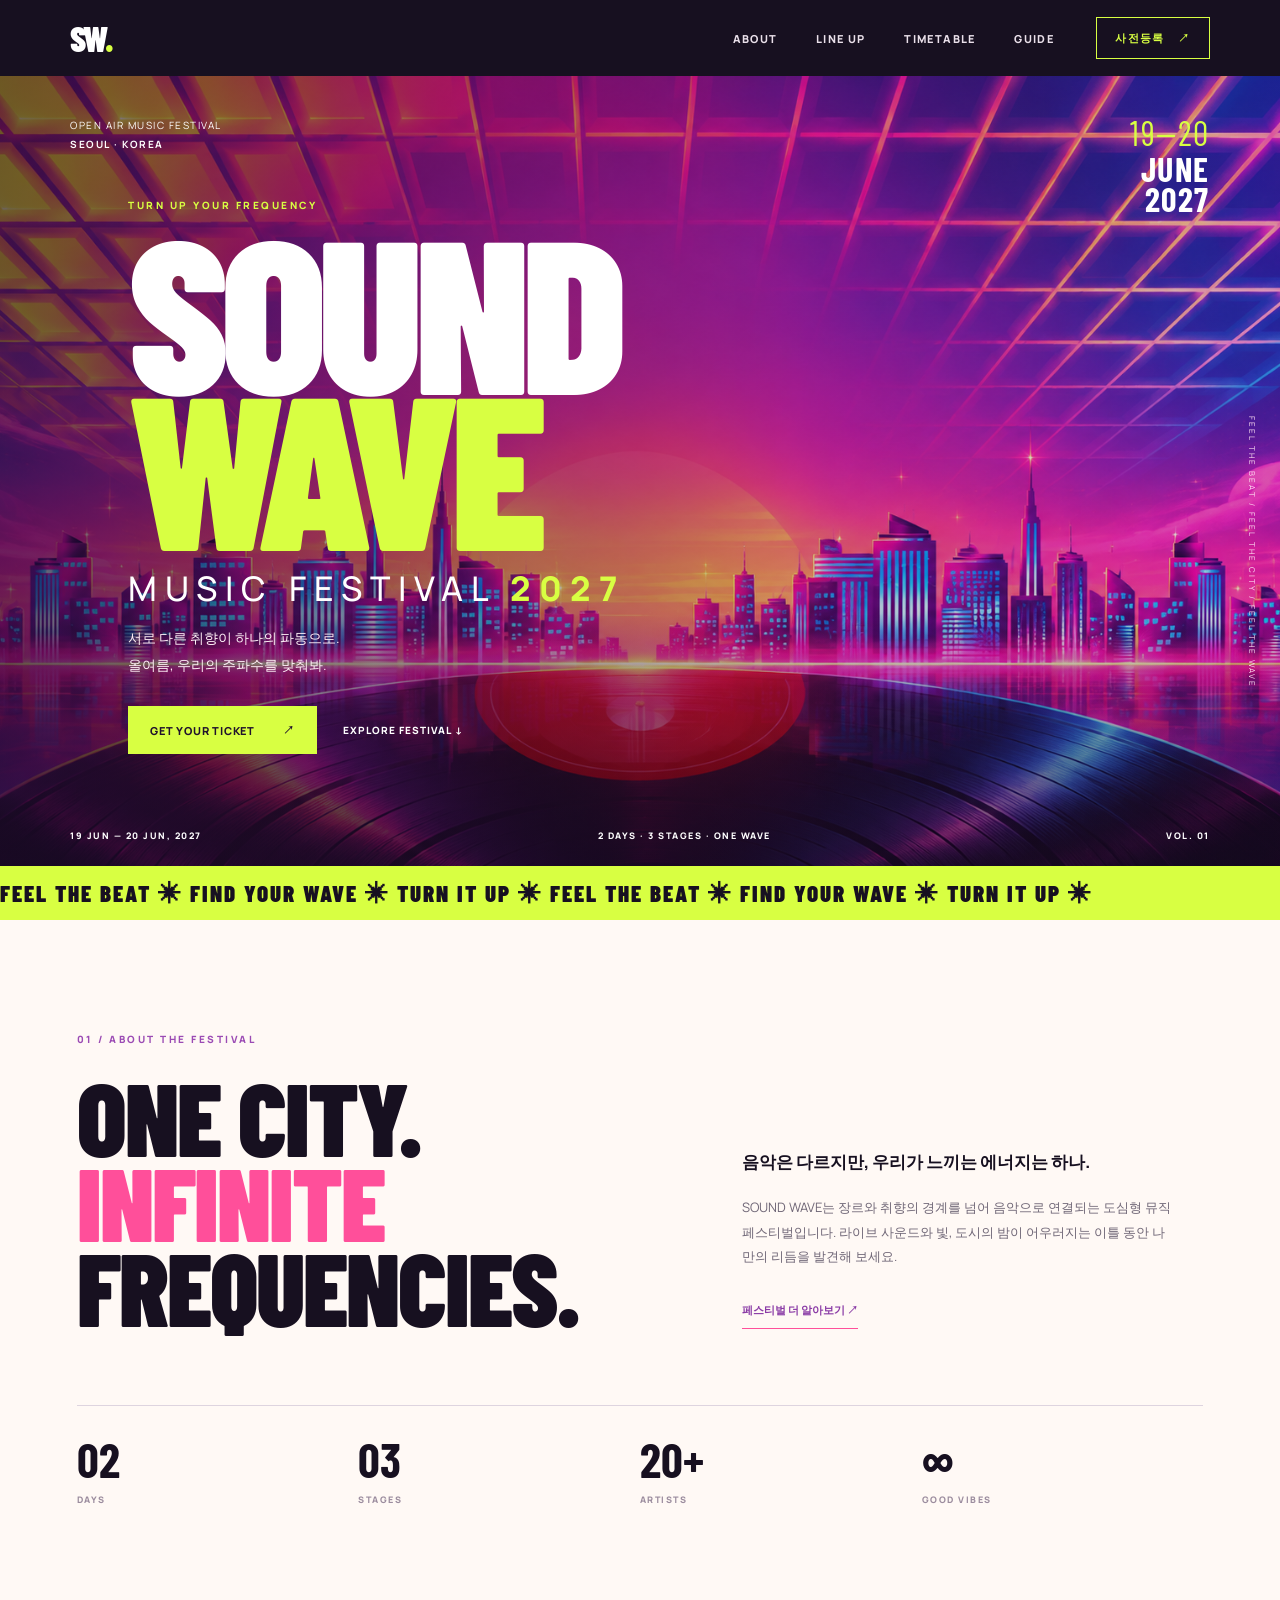
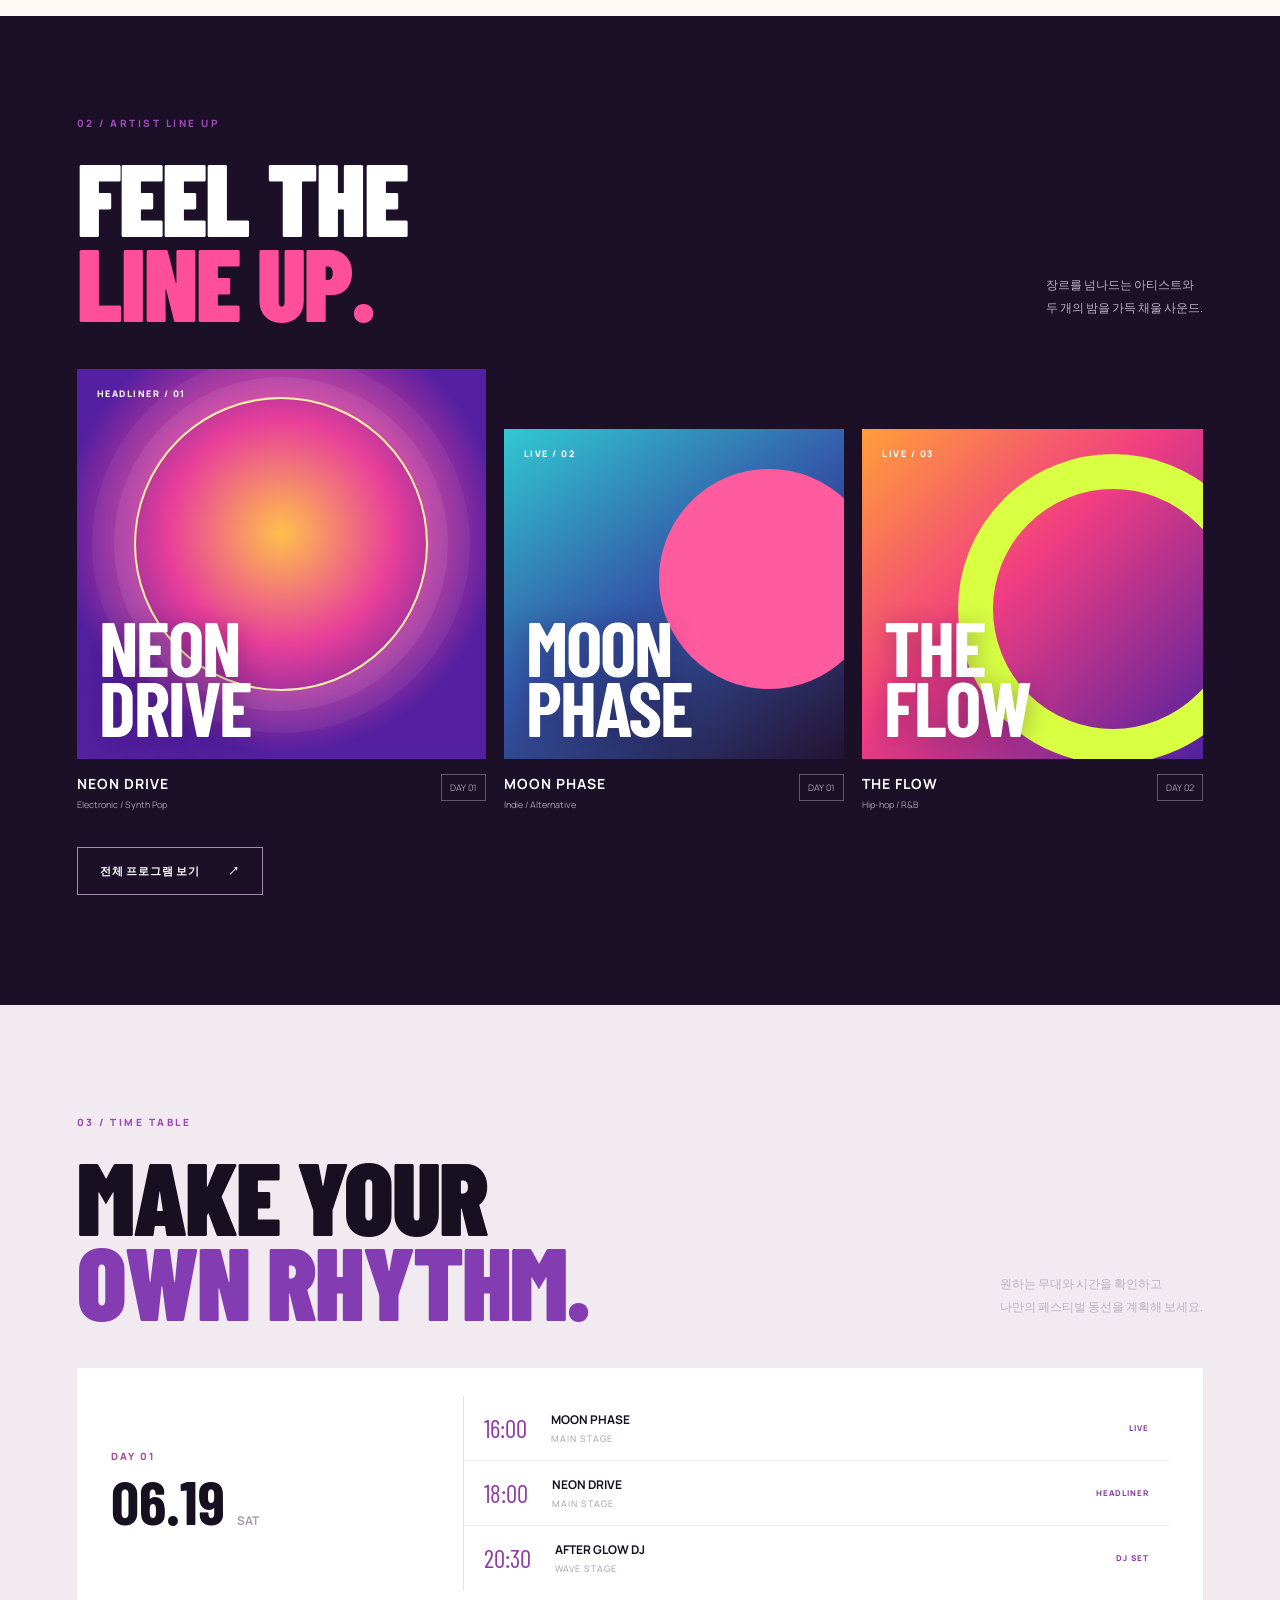
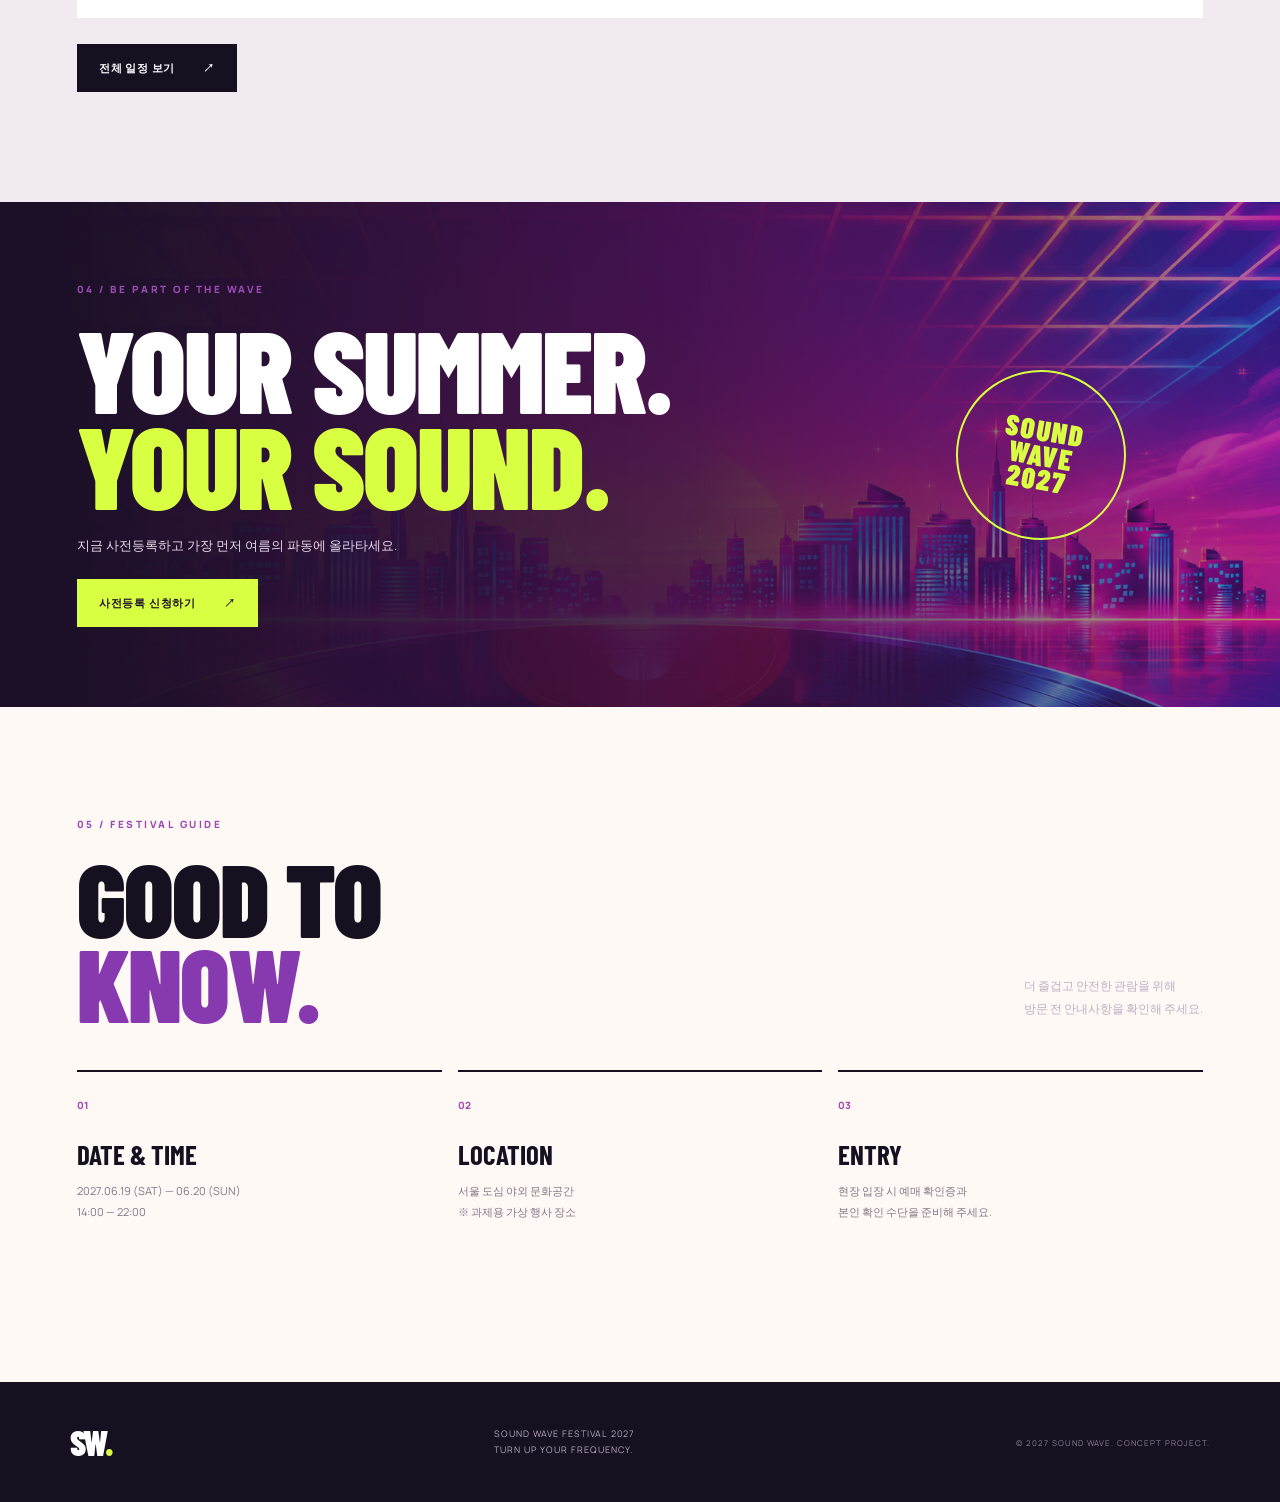
==== index.html @ 62ae366a "Add files via upload" ====
<!DOCTYPE html>
<html lang="ko">
<head>
  <meta charset="UTF-8">
  <meta name="viewport" content="width=device-width, initial-scale=1.0">
  <meta name="description" content="SOUND WAVE FESTIVAL 2027 - 음악으로 연결되는 여름">
  <title>SOUND WAVE FESTIVAL 2027</title>
  <link rel="stylesheet" href="css/style.css">
  <script src="js/main.js" defer></script>
</head>
<body>
  <header class="site-header">
    <a class="brand" href="#home" aria-label="SOUND WAVE 홈">SW<span>.</span></a>
    <button class="menu-toggle" aria-label="메뉴 열기" aria-expanded="false">☰</button>
    <nav class="main-nav" aria-label="주요 메뉴">
      <a href="#about">ABOUT</a>
      <a href="#lineup">LINE UP</a>
      <a href="#timetable">TIMETABLE</a>
      <a href="#guide">GUIDE</a>
    </nav>
    <a class="header-ticket" href="register.html">사전등록 <span>↗</span></a>
  </header>

  <main>
    <section class="hero" id="home">
      <img class="hero-art" src="assets/sound-wave-hero.png" alt="핑크와 보라색 네온 하늘 아래 펼쳐진 미래적인 도시와 바이닐 레코드">
      <div class="hero-shade"></div>
      <div class="hero-meta hero-meta-left"><span>OPEN AIR MUSIC FESTIVAL</span><strong>SEOUL · KOREA</strong></div>
      <div class="hero-meta hero-meta-right"><span>19—20</span><strong>JUNE<br>2027</strong></div>
      <div class="hero-content">
        <p class="eyebrow">TURN UP YOUR FREQUENCY</p>
        <h1 class="hero-title">SOUND<br><span>WAVE</span></h1>
        <p class="hero-subtitle">MUSIC FESTIVAL <b>2027</b></p>
        <p class="hero-copy">서로 다른 취향이 하나의 파동으로.<br>올여름, 우리의 주파수를 맞춰봐.</p>
        <div class="hero-actions">
          <a class="button button-lime" href="register.html">GET YOUR TICKET <span>↗</span></a>
          <a class="text-link" href="#lineup">EXPLORE FESTIVAL ↓</a>
        </div>
      </div>
      <div class="hero-bottom"><span>19 JUN — 20 JUN, 2027</span><span>2 DAYS · 3 STAGES · ONE WAVE</span><span>VOL. 01</span></div>
      <div class="vertical-note">FEEL THE BEAT / FEEL THE CITY / FEEL THE WAVE</div>
    </section>

    <section class="ticker" aria-label="페스티벌 슬로건">
      <div class="ticker-track">FEEL THE BEAT ✳ FIND YOUR WAVE ✳ TURN IT UP ✳ FEEL THE BEAT ✳ FIND YOUR WAVE ✳ TURN IT UP ✳</div>
    </section>

    <section class="intro section-wrap" id="about">
      <div class="section-kicker">01 / ABOUT THE FESTIVAL</div>
      <div class="intro-grid">
        <h2>ONE CITY.<br><span>INFINITE</span><br>FREQUENCIES.</h2>
        <div class="intro-text">
          <p class="lead">음악은 다르지만, 우리가 느끼는 에너지는 하나.</p>
          <p>SOUND WAVE는 장르와 취향의 경계를 넘어 음악으로 연결되는 도심형 뮤직 페스티벌입니다. 라이브 사운드와 빛, 도시의 밤이 어우러지는 이틀 동안 나만의 리듬을 발견해 보세요.</p>
          <a class="under-link" href="#guide">페스티벌 더 알아보기 ↗</a>
        </div>
      </div>
      <div class="stats">
        <div><strong>02</strong><span>DAYS</span></div>
        <div><strong>03</strong><span>STAGES</span></div>
        <div><strong>20+</strong><span>ARTISTS</span></div>
        <div><strong>∞</strong><span>GOOD VIBES</span></div>
      </div>
    </section>

    <section class="lineup-section" id="lineup">
      <div class="section-wrap">
        <div class="section-heading">
          <div><div class="section-kicker">02 / ARTIST LINE UP</div><h2>FEEL THE<br><span>LINE UP.</span></h2></div>
          <p>장르를 넘나드는 아티스트와<br>두 개의 밤을 가득 채울 사운드.</p>
        </div>
        <div class="lineup-grid">
          <article class="artist-card artist-main">
            <div class="artist-art art-one"><span class="art-label">HEADLINER / 01</span><b>NEON<br>DRIVE</b><span class="art-orbit"></span></div>
            <div class="artist-info"><div><h3>NEON DRIVE</h3><p>Electronic / Synth Pop</p></div><span>DAY 01</span></div>
          </article>
          <article class="artist-card">
            <div class="artist-art art-two"><span class="art-label">LIVE / 02</span><b>MOON<br>PHASE</b></div>
            <div class="artist-info"><div><h3>MOON PHASE</h3><p>Indie / Alternative</p></div><span>DAY 01</span></div>
          </article>
          <article class="artist-card">
            <div class="artist-art art-three"><span class="art-label">LIVE / 03</span><b>THE<br>FLOW</b></div>
            <div class="artist-info"><div><h3>THE FLOW</h3><p>Hip-hop / R&B</p></div><span>DAY 02</span></div>
          </article>
        </div>
        <button class="button button-outline" data-modal="program">전체 프로그램 보기 <span>↗</span></button>
      </div>
    </section>

    <section class="schedule-section" id="timetable">
      <div class="section-wrap">
        <div class="section-heading schedule-heading">
          <div><div class="section-kicker">03 / TIME TABLE</div><h2>MAKE YOUR<br><span>OWN RHYTHM.</span></h2></div>
          <p>원하는 무대와 시간을 확인하고<br>나만의 페스티벌 동선을 계획해 보세요.</p>
        </div>
        <div class="schedule-preview">
          <div class="schedule-day"><span>DAY 01</span><strong>06.19 <small>SAT</small></strong></div>
          <div class="schedule-item"><time>16:00</time><div><b>MOON PHASE</b><span>MAIN STAGE</span></div><i>LIVE</i></div>
          <div class="schedule-item"><time>18:00</time><div><b>NEON DRIVE</b><span>MAIN STAGE</span></div><i>HEADLINER</i></div>
          <div class="schedule-item"><time>20:30</time><div><b>AFTER GLOW DJ</b><span>WAVE STAGE</span></div><i>DJ SET</i></div>
        </div>
        <button class="button button-dark" data-modal="schedule">전체 일정 보기 <span>↗</span></button>
      </div>
    </section>

    <section class="ticket-banner">
      <div class="ticket-banner-bg"></div>
      <div class="ticket-banner-content">
        <div class="section-kicker">04 / BE PART OF THE WAVE</div>
        <h2>YOUR SUMMER.<br><span>YOUR SOUND.</span></h2>
        <p>지금 사전등록하고 가장 먼저 여름의 파동에 올라타세요.</p>
        <a class="button button-lime" href="register.html">사전등록 신청하기 <span>↗</span></a>
      </div>
      <div class="ticket-stamp">SOUND<br>WAVE<br>2027</div>
    </section>

    <section class="guide-section section-wrap" id="guide">
      <div class="section-heading">
        <div><div class="section-kicker">05 / FESTIVAL GUIDE</div><h2>GOOD TO<br><span>KNOW.</span></h2></div>
        <p>더 즐겁고 안전한 관람을 위해<br>방문 전 안내사항을 확인해 주세요.</p>
      </div>
      <div class="guide-grid">
        <article><span>01</span><h3>DATE & TIME</h3><p>2027.06.19 (SAT) — 06.20 (SUN)<br>14:00 — 22:00</p></article>
        <article><span>02</span><h3>LOCATION</h3><p>서울 도심 야외 문화공간<br>※ 과제용 가상 행사 장소</p></article>
        <article><span>03</span><h3>ENTRY</h3><p>현장 입장 시 예매 확인증과<br>본인 확인 수단을 준비해 주세요.</p></article>
      </div>
    </section>
  </main>

  <footer class="site-footer">
    <a class="brand" href="#home">SW<span>.</span></a>
    <p>SOUND WAVE FESTIVAL 2027<br>TURN UP YOUR FREQUENCY.</p>
    <span>© 2027 SOUND WAVE. CONCEPT PROJECT.</span>
  </footer>

  <!-- 전체 일정 및 전체 프로그램을 보여주는 공용 팝업 -->
  <div class="modal" id="infoModal" aria-hidden="true" role="dialog" aria-modal="true" aria-labelledby="modalTitle">
    <div class="modal-backdrop" data-close-modal></div>
    <div class="modal-panel">
      <button class="modal-close" aria-label="팝업 닫기" data-close-modal>×</button>
      <div class="section-kicker">SOUND WAVE FESTIVAL 2027</div>
      <h2 id="modalTitle">FESTIVAL INFO</h2>
      <div id="modalContent"></div>
    </div>
  </div>
</body>
</html>
---- css/style.css ----
/* ================================
   SOUND WAVE FESTIVAL 2027
   공통 스타일 / 반응형 레이아웃
================================ */
@import url('https://fonts.googleapis.com/css2?family=Barlow+Condensed:wght@500;600;700;800;900&family=Manrope:wght@400;500;600;700;800&display=swap');

:root {
  --ink: #171020;
  --paper: #fff9f5;
  --pink: #ff4f9a;
  --violet: #7738b8;
  --lime: #d8ff42;
  --muted: #b9aebd;
}
* { box-sizing: border-box; }
html { scroll-behavior: smooth; }
body { margin: 0; background: var(--paper); color: var(--ink); font-family: 'Manrope', 'Pretendard', sans-serif; }
a { color: inherit; text-decoration: none; }
button, input, select { font: inherit; }
button, a { -webkit-tap-highlight-color: transparent; }
.site-header { height: 76px; padding: 0 5.5vw; display: flex; align-items: center; justify-content: space-between; background: #171020; color: white; position: relative; z-index: 20; }
.brand { font-family: 'Barlow Condensed', sans-serif; font-size: 35px; font-weight: 900; letter-spacing: -2px; }
.brand span { color: var(--lime); }
.main-nav { display: flex; gap: clamp(20px, 3vw, 48px); margin-left: auto; margin-right: 42px; }
.main-nav a, .header-ticket { font-size: 11px; font-weight: 800; letter-spacing: 1.4px; }
.main-nav a { color: #e9dfe9; transition: color .2s; }
.main-nav a:hover { color: var(--lime); }
.header-ticket { border: 1px solid var(--lime); padding: 12px 18px; color: var(--lime); }
.header-ticket span { margin-left: 10px; }
.menu-toggle { display: none; color: white; background: none; border: 0; font-size: 24px; }
.hero { min-height: min(790px, calc(100vh - 76px)); height: 760px; position: relative; overflow: hidden; color: white; background: #311044; display: flex; align-items: center; }
.hero-art { position: absolute; inset: 0; width: 100%; height: 100%; object-fit: cover; object-position: center 58%; }
.hero-shade { position: absolute; inset: 0; background: linear-gradient(90deg, rgba(28,10,39,.64), rgba(37,8,50,.2) 62%, rgba(25,8,40,.15)), linear-gradient(0deg, rgba(18,7,27,.58), transparent 32%); }
.hero-content { position: relative; z-index: 2; margin-left: 10vw; margin-top: 10px; max-width: 760px; }
.eyebrow, .section-kicker { font-size: 10px; font-weight: 800; letter-spacing: 2.5px; }
.eyebrow { color: var(--lime); margin: 0 0 18px; }
.hero-title { font-family: 'Barlow Condensed', sans-serif; font-size: clamp(100px, 17vw, 230px); line-height: .72; letter-spacing: -8px; margin: 0; font-weight: 900; }
.hero-title span { color: var(--lime); }
.hero-subtitle { font-size: clamp(18px, 3vw, 34px); letter-spacing: 8px; margin: 22px 0 14px; font-weight: 500; }
.hero-subtitle b { color: var(--lime); font-weight: 800; }
.hero-copy { color: #fff0f7; line-height: 1.9; font-size: 14px; }
.hero-actions { display: flex; align-items: center; gap: 26px; margin-top: 28px; }
.button { min-height: 48px; padding: 0 22px; border: 0; display: inline-flex; justify-content: center; align-items: center; gap: 28px; font-size: 11px; font-weight: 900; letter-spacing: .8px; cursor: pointer; transition: transform .2s, box-shadow .2s; }
.button:hover { transform: translateY(-3px); box-shadow: 0 10px 25px #0002; }
.button-lime { background: var(--lime); color: #21132c; }
.button-outline { color: white; border: 1px solid #a88ab9; background: transparent; margin-top: 36px; }
.button-dark { color: white; background: var(--ink); margin-top: 26px; }
.text-link { color: white; font-size: 10px; font-weight: 800; letter-spacing: 1px; }
.hero-meta { position: absolute; z-index: 2; top: 42px; display: flex; flex-direction: column; gap: 5px; font-size: 10px; letter-spacing: 1.5px; }
.hero-meta-left { left: 5.5vw; }
.hero-meta-right { right: 5.5vw; text-align: right; font-family: 'Barlow Condensed', sans-serif; font-size: 34px; line-height: .9; }
.hero-meta-right span { color: var(--lime); }
.hero-bottom { position: absolute; z-index: 2; bottom: 24px; left: 5.5vw; right: 5.5vw; display: flex; justify-content: space-between; font-size: 9px; font-weight: 800; letter-spacing: 1.5px; }
.vertical-note { position: absolute; z-index: 2; right: 22px; top: 43%; writing-mode: vertical-rl; font-size: 8px; letter-spacing: 2px; color: #ffe2f3; }
.ticker { overflow: hidden; background: var(--lime); color: var(--ink); white-space: nowrap; padding: 13px 0; font-family: 'Barlow Condensed', sans-serif; font-size: 23px; font-weight: 900; letter-spacing: 2px; }
.ticker-track { width: max-content; animation: ticker 25s linear infinite; }
@keyframes ticker { to { transform: translateX(-35%); } }
.section-wrap { width: min(1180px, 88vw); margin: 0 auto; }
.intro { padding-top: 112px; padding-bottom: 110px; }
.section-kicker { color: #9b4bb4; }
.intro-grid { display: grid; grid-template-columns: 1.1fr .9fr; gap: 8vw; align-items: end; margin-top: 28px; }
.intro h2, .section-heading h2, .ticket-banner h2, .form-section h2 { font-family: 'Barlow Condensed', sans-serif; font-weight: 900; font-size: clamp(62px, 8vw, 112px); line-height: .83; letter-spacing: -2px; margin: 0; }
.intro h2 span, .section-heading h2 span, .ticket-banner h2 span, .form-section h2 span { color: var(--pink); }
.intro-text { max-width: 430px; color: #706777; font-size: 13px; line-height: 1.9; }
.intro-text .lead { color: var(--ink); font-weight: 800; font-size: 17px; }
.under-link { display: inline-block; margin-top: 18px; padding-bottom: 7px; border-bottom: 1px solid var(--pink); color: #8a3ba6; font-size: 11px; font-weight: 800; }
.stats { display: grid; grid-template-columns: repeat(4, 1fr); margin-top: 76px; border-top: 1px solid #ded4df; padding-top: 24px; }
.stats div { display: flex; flex-direction: column; gap: 5px; }
.stats strong { font-family: 'Barlow Condensed', sans-serif; font-size: 48px; }
.stats span { color: #9b8c9e; font-size: 9px; letter-spacing: 1.5px; font-weight: 800; }
.lineup-section { padding: 100px 0 110px; background: #1b1027; color: white; }
.section-heading { display: flex; align-items: end; justify-content: space-between; gap: 30px; margin-bottom: 45px; }
.section-heading h2 { margin-top: 24px; }
.section-heading p { color: #bcb0c4; font-size: 12px; line-height: 1.9; margin-bottom: 4px; }
.lineup-grid { display: grid; grid-template-columns: 1.2fr 1fr 1fr; gap: 18px; align-items: end; }
.artist-card { min-width: 0; }
.artist-art { height: 330px; position: relative; overflow: hidden; display: flex; align-items: end; padding: 22px; isolation: isolate; }
.artist-main .artist-art { height: 390px; }
.artist-art::before, .artist-art::after { content: ""; position: absolute; z-index: -1; border-radius: 50%; }
.art-one { background: radial-gradient(circle at 50% 42%, #ffbf4c, #e83f9a 37%, #5420a1 72%); }
.art-one::before { width: 290px; height: 290px; border: 2px solid #f9f3a5; top: 28px; left: 50%; transform: translateX(-50%); box-shadow: 0 0 0 20px #ffffff12, 0 0 0 42px #ffffff0d; }
.art-two { background: linear-gradient(145deg, #31c9d1, #3456a8 48%, #241333); }
.art-two::before { width: 220px; height: 220px; background: #ff5b9e; top: 40px; right: -35px; }
.art-three { background: linear-gradient(135deg, #ff9e39, #f13d82 45%, #5221a0); }
.art-three::before { width: 240px; height: 240px; border: 35px solid #d8ff42; top: 25px; right: -65px; }
.artist-art b { color: white; font-family: 'Barlow Condensed', sans-serif; font-size: clamp(46px, 6vw, 78px); line-height: .78; letter-spacing: -2px; text-shadow: 0 4px 24px #250b3c55; }
.art-label { position: absolute; top: 18px; left: 20px; color: white; font-size: 9px; letter-spacing: 1.5px; font-weight: 800; }
.artist-info { display: flex; justify-content: space-between; align-items: start; padding-top: 15px; }
.artist-info h3 { font-size: 14px; letter-spacing: 1px; margin: 0 0 5px; }
.artist-info p, .artist-info > span { color: #a99bb2; font-size: 9px; margin: 0; }
.artist-info > span { border: 1px solid #65536f; padding: 6px 8px; }
.schedule-section { padding: 110px 0; background: #f1eaf0; }
.schedule-heading h2 span { color: #843cb2; }
.schedule-preview { display: grid; grid-template-columns: 1fr 2fr; background: white; margin-top: 42px; padding: 28px 34px; }
.schedule-day { grid-row: span 3; display: flex; flex-direction: column; justify-content: center; border-right: 1px solid #e8dfe9; }
.schedule-day span { color: #a94d9c; font-size: 10px; letter-spacing: 2px; font-weight: 900; }
.schedule-day strong { font-family: 'Barlow Condensed', sans-serif; font-size: 62px; }
.schedule-day small { font: 700 12px 'Manrope', sans-serif; color: #a99bab; }
.schedule-item { display: flex; align-items: center; gap: 24px; padding: 15px 20px; border-bottom: 1px solid #eee8ef; }
.schedule-item:last-child { border-bottom: 0; }
.schedule-item time { font-family: 'Barlow Condensed', sans-serif; font-size: 25px; color: #8e3ba7; }
.schedule-item div { display: flex; flex-direction: column; gap: 4px; flex: 1; }
.schedule-item b { font-size: 12px; }
.schedule-item div span { color: #a69aa9; font-size: 9px; letter-spacing: 1px; }
.schedule-item i { font-style: normal; color: #8e3ba7; font-size: 8px; font-weight: 900; letter-spacing: 1px; }
.ticket-banner { min-height: 500px; position: relative; overflow: hidden; color: white; background: #36134c; display: flex; align-items: center; }
.ticket-banner-bg { position: absolute; inset: 0; background: linear-gradient(90deg, #1b1027 5%, #341044dd 54%, #34104455), url('../assets/sound-wave-hero.png') center 55% / cover; }
.ticket-banner-content { position: relative; z-index: 1; width: min(1180px, 88vw); margin: 0 auto; padding: 80px 0; }
.ticket-banner h2 { margin-top: 25px; font-size: clamp(65px, 9vw, 118px); }
.ticket-banner h2 span { color: var(--lime); }
.ticket-banner-content > p { color: #ead9ec; font-size: 13px; margin: 24px 0; }
.ticket-stamp { position: absolute; right: 12%; top: 50%; transform: translateY(-50%) rotate(10deg); border: 2px solid var(--lime); border-radius: 50%; width: 170px; height: 170px; display: grid; place-content: center; text-align: center; color: var(--lime); font-family: 'Barlow Condensed', sans-serif; font-size: 29px; font-weight: 900; line-height: .85; letter-spacing: 2px; }
.guide-section { padding-top: 110px; padding-bottom: 120px; }
.guide-section .section-heading h2 span { color: #873ab0; }
.guide-grid { display: grid; grid-template-columns: repeat(3, 1fr); gap: 16px; }
.guide-grid article { border-top: 2px solid var(--ink); padding: 20px 18px 28px 0; }
.guide-grid article > span { color: #a54db2; font-size: 10px; font-weight: 900; }
.guide-grid h3 { font-family: 'Barlow Condensed', sans-serif; font-size: 27px; margin: 24px 0 10px; }
.guide-grid p { color: #817687; font-size: 11px; line-height: 1.9; }
.site-footer { background: #171020; color: white; padding: 35px 5.5vw; display: flex; align-items: center; justify-content: space-between; gap: 20px; }
.site-footer p { color: #b8a9bf; font-size: 9px; line-height: 1.8; letter-spacing: 1px; }
.site-footer > span { color: #8e8095; font-size: 8px; letter-spacing: 1px; }

/* 팝업 모달 */
.modal { display: none; position: fixed; inset: 0; z-index: 100; align-items: center; justify-content: center; padding: 20px; }
.modal.is-open { display: flex; }
.modal-backdrop { position: absolute; inset: 0; background: #13091dcc; backdrop-filter: blur(7px); }
.modal-panel { position: relative; width: min(680px, 100%); max-height: 85vh; overflow: auto; padding: 42px; background: #fff9f5; box-shadow: 0 25px 90px #0005; }
.modal-close { position: absolute; right: 18px; top: 12px; border: 0; background: none; font-size: 32px; cursor: pointer; }
.modal-panel h2 { font: 900 56px/.9 'Barlow Condensed', sans-serif; margin: 18px 0 28px; }
.modal-day { margin: 20px 0 8px; padding-bottom: 9px; border-bottom: 2px solid var(--pink); font-weight: 900; letter-spacing: 1px; }
.modal-row { display: grid; grid-template-columns: 75px 1fr auto; gap: 15px; padding: 13px 0; border-bottom: 1px solid #e8dce8; font-size: 12px; }
.modal-row time { color: #9c43a7; font-weight: 900; }
.modal-row small { color: #998b9d; }

/* 사전등록 페이지 */
.register-page { background: #f6eff5; }
.register-main { display: grid; grid-template-columns: 1fr 1fr; min-height: calc(100vh - 76px); }
.register-visual { position: relative; min-height: 760px; overflow: hidden; background: #311044; color: white; }
.register-visual img { position: absolute; width: 100%; height: 100%; object-fit: cover; }
.register-visual::after { content: ""; position: absolute; inset: 0; background: linear-gradient(0deg, #1a0b2be8, transparent 85%); }
.register-visual > div { position: absolute; z-index: 1; left: 8%; bottom: 9%; }
.register-visual p { color: var(--lime); font-size: 10px; font-weight: 900; letter-spacing: 2px; }
.register-visual h1 { font: 900 clamp(65px, 8vw, 110px)/.8 'Barlow Condensed', sans-serif; margin: 20px 0; }
.register-visual span { font-size: 10px; letter-spacing: 2px; }
.form-section { width: min(500px, 82%); margin: auto; padding: 70px 0; }
.form-section h2 { font-size: clamp(58px, 6vw, 82px); margin: 24px 0; }
.form-intro { color: #857889; font-size: 11px; line-height: 1.9; margin-bottom: 30px; }
#ticketForm { display: flex; flex-direction: column; }
#ticketForm > label:not(.check-row) { font-size: 11px; font-weight: 800; margin: 16px 0 8px; }
#ticketForm em { color: #d62e80; font-style: normal; }
#ticketForm input:not([type=checkbox]), #ticketForm select { height: 48px; border: 1px solid #dfd2e0; background: white; padding: 0 13px; outline: none; color: var(--ink); }
#ticketForm input:focus, #ticketForm select:focus { border-color: #a34eb5; box-shadow: 0 0 0 3px #a34eb51a; }
.check-row { display: flex; align-items: center; gap: 8px; margin: 24px 0; color: #6e6274; font-size: 10px; }
.check-row input { accent-color: #8b3eaf; }
.submit-button { width: 100%; }
.success-message { padding: 35px 25px; margin-top: 24px; background: white; text-align: center; }
.success-mark { display: inline-grid; place-items: center; width: 48px; height: 48px; border-radius: 50%; background: var(--lime); font-size: 25px; font-weight: 900; }
.success-message h3 { font: 900 32px 'Barlow Condensed', sans-serif; }
.success-message p { color: #817687; font-size: 11px; line-height: 1.8; }
@media (max-width: 760px) {
  .site-header { height: 66px; padding: 0 6vw; }
  .menu-toggle { display: block; order: 3; }
  .header-ticket { margin-left: auto; margin-right: 16px; padding: 10px 12px; font-size: 9px; }
  .main-nav { display: none; position: absolute; top: 66px; left: 0; right: 0; margin: 0; padding: 24px 6vw; background: #171020; flex-direction: column; gap: 22px; }
  .main-nav.is-open { display: flex; }
  .hero { height: 700px; min-height: 650px; }
  .hero-art { object-position: 55% center; }
  .hero-content { margin-left: 7vw; margin-top: 40px; }
  .hero-title { font-size: clamp(92px, 22vw, 155px); letter-spacing: -4px; }
  .hero-subtitle { letter-spacing: 4px; }
  .hero-meta { top: 22px; font-size: 8px; }
  .hero-meta-right { font-size: 25px; }
  .hero-bottom { left: 7vw; right: 7vw; font-size: 7px; }
  .hero-bottom span:nth-child(2), .vertical-note { display: none; }
  .intro, .guide-section { padding-top: 75px; padding-bottom: 75px; }
  .intro-grid { grid-template-columns: 1fr; gap: 28px; }
  .intro h2, .section-heading h2 { font-size: clamp(64px, 17vw, 92px); }
  .stats { margin-top: 45px; }
  .stats strong { font-size: 35px; }
  .stats span { font-size: 7px; }
  .lineup-section, .schedule-section { padding: 75px 0; }
  .section-heading { align-items: start; flex-direction: column; gap: 12px; }
  .lineup-grid { grid-template-columns: 1fr 1fr; }
  .artist-main { grid-column: 1 / -1; }
  .artist-main .artist-art { height: 320px; }
  .artist-art { height: 240px; padding: 15px; }
  .artist-art b { font-size: 50px; }
  .schedule-preview { grid-template-columns: 1fr; padding: 20px; }
  .schedule-day { grid-row: auto; border-right: 0; border-bottom: 1px solid #e8dfe9; padding-bottom: 15px; }
  .schedule-day strong { font-size: 48px; }
  .schedule-item { gap: 12px; padding: 13px 0; }
  .schedule-item time { font-size: 21px; }
  .ticket-banner { min-height: 470px; }
  .ticket-banner-content { padding: 65px 0; }
  .ticket-banner h2 { font-size: clamp(62px, 16vw, 90px); }
  .ticket-stamp { width: 105px; height: 105px; font-size: 18px; right: 7%; top: 20%; }
  .guide-grid { grid-template-columns: 1fr; gap: 10px; }
  .guide-grid article { padding: 15px 0; }
  .guide-grid h3 { margin: 12px 0 7px; }
  .site-footer { flex-wrap: wrap; padding: 28px 6vw; }
  .site-footer > span { width: 100%; }
  .modal-panel { padding: 32px 22px; }
  .modal-panel h2 { font-size: 45px; }
  .modal-row { grid-template-columns: 55px 1fr; }
  .modal-row small { grid-column: 2; }
  .register-main { grid-template-columns: 1fr; }
  .register-visual { min-height: 390px; }
  .register-visual h1 { font-size: 72px; }
  .form-section { width: 86%; padding: 60px 0; }
}
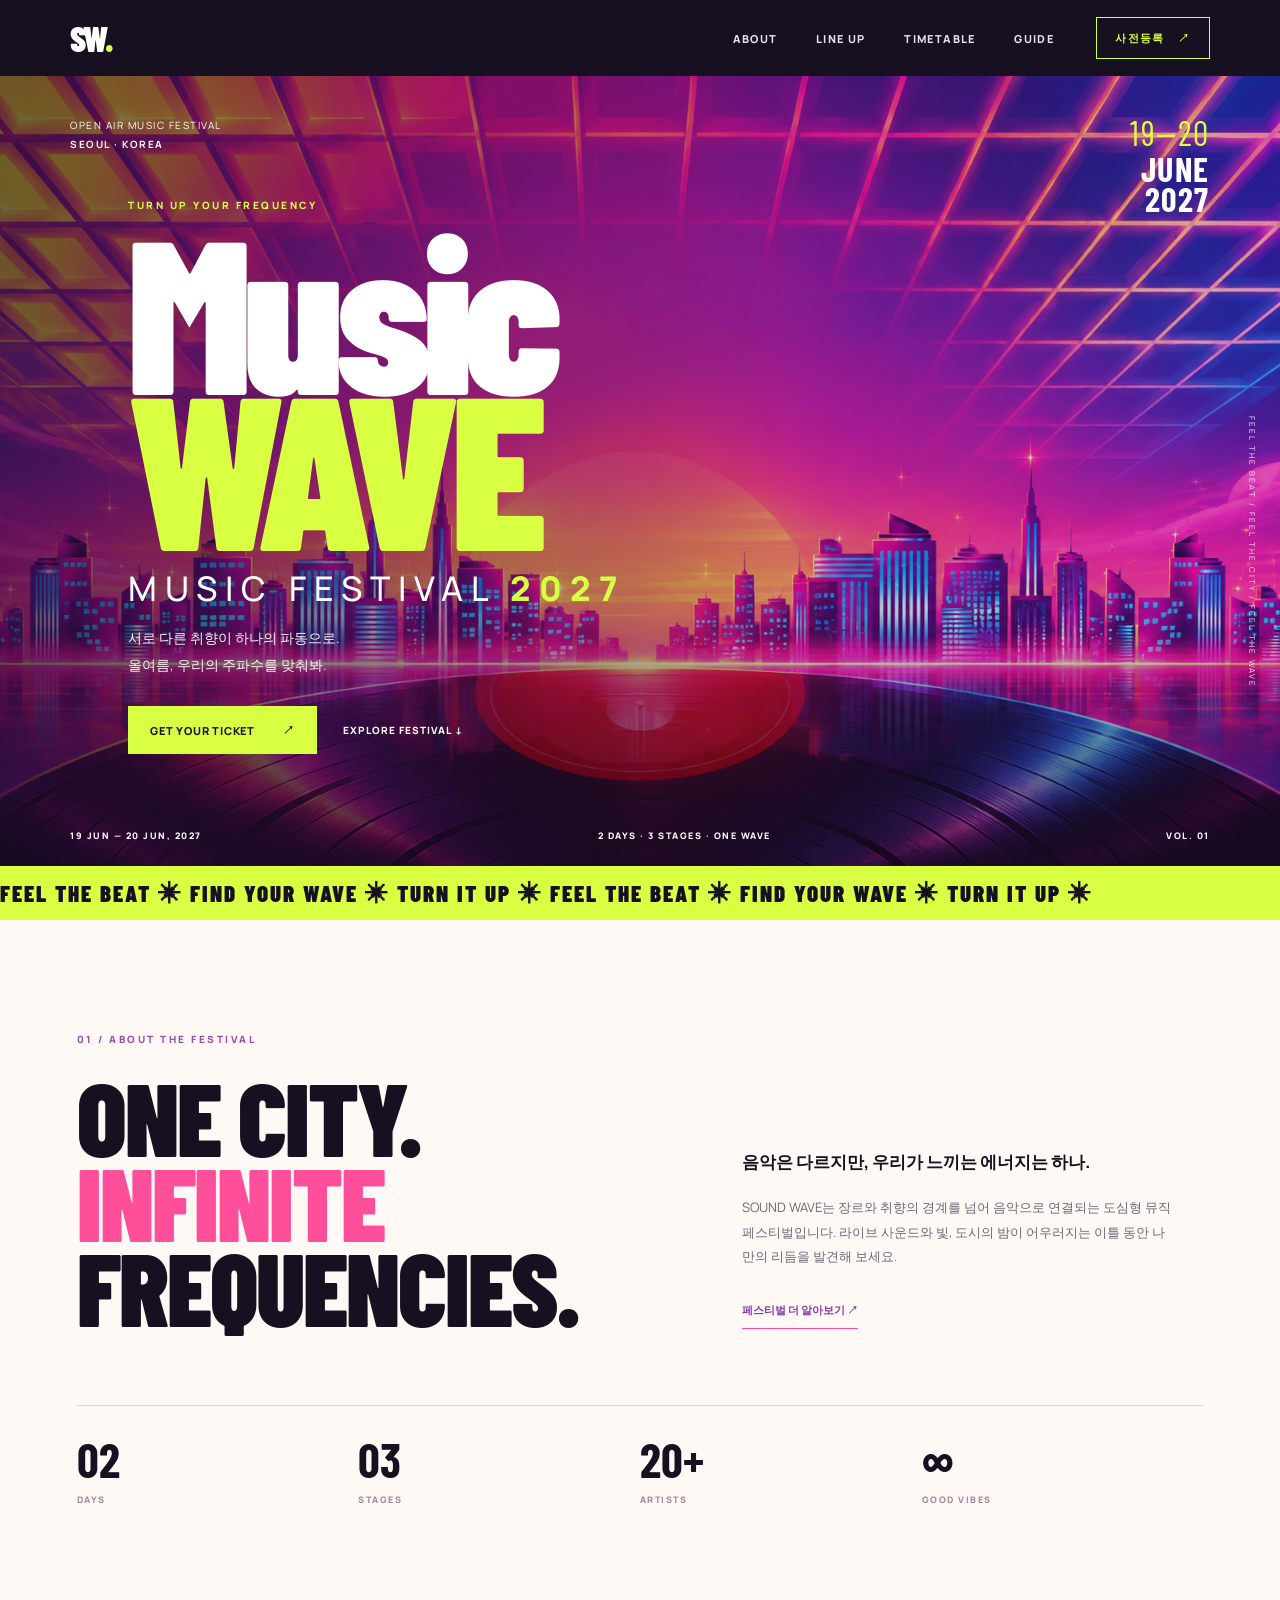
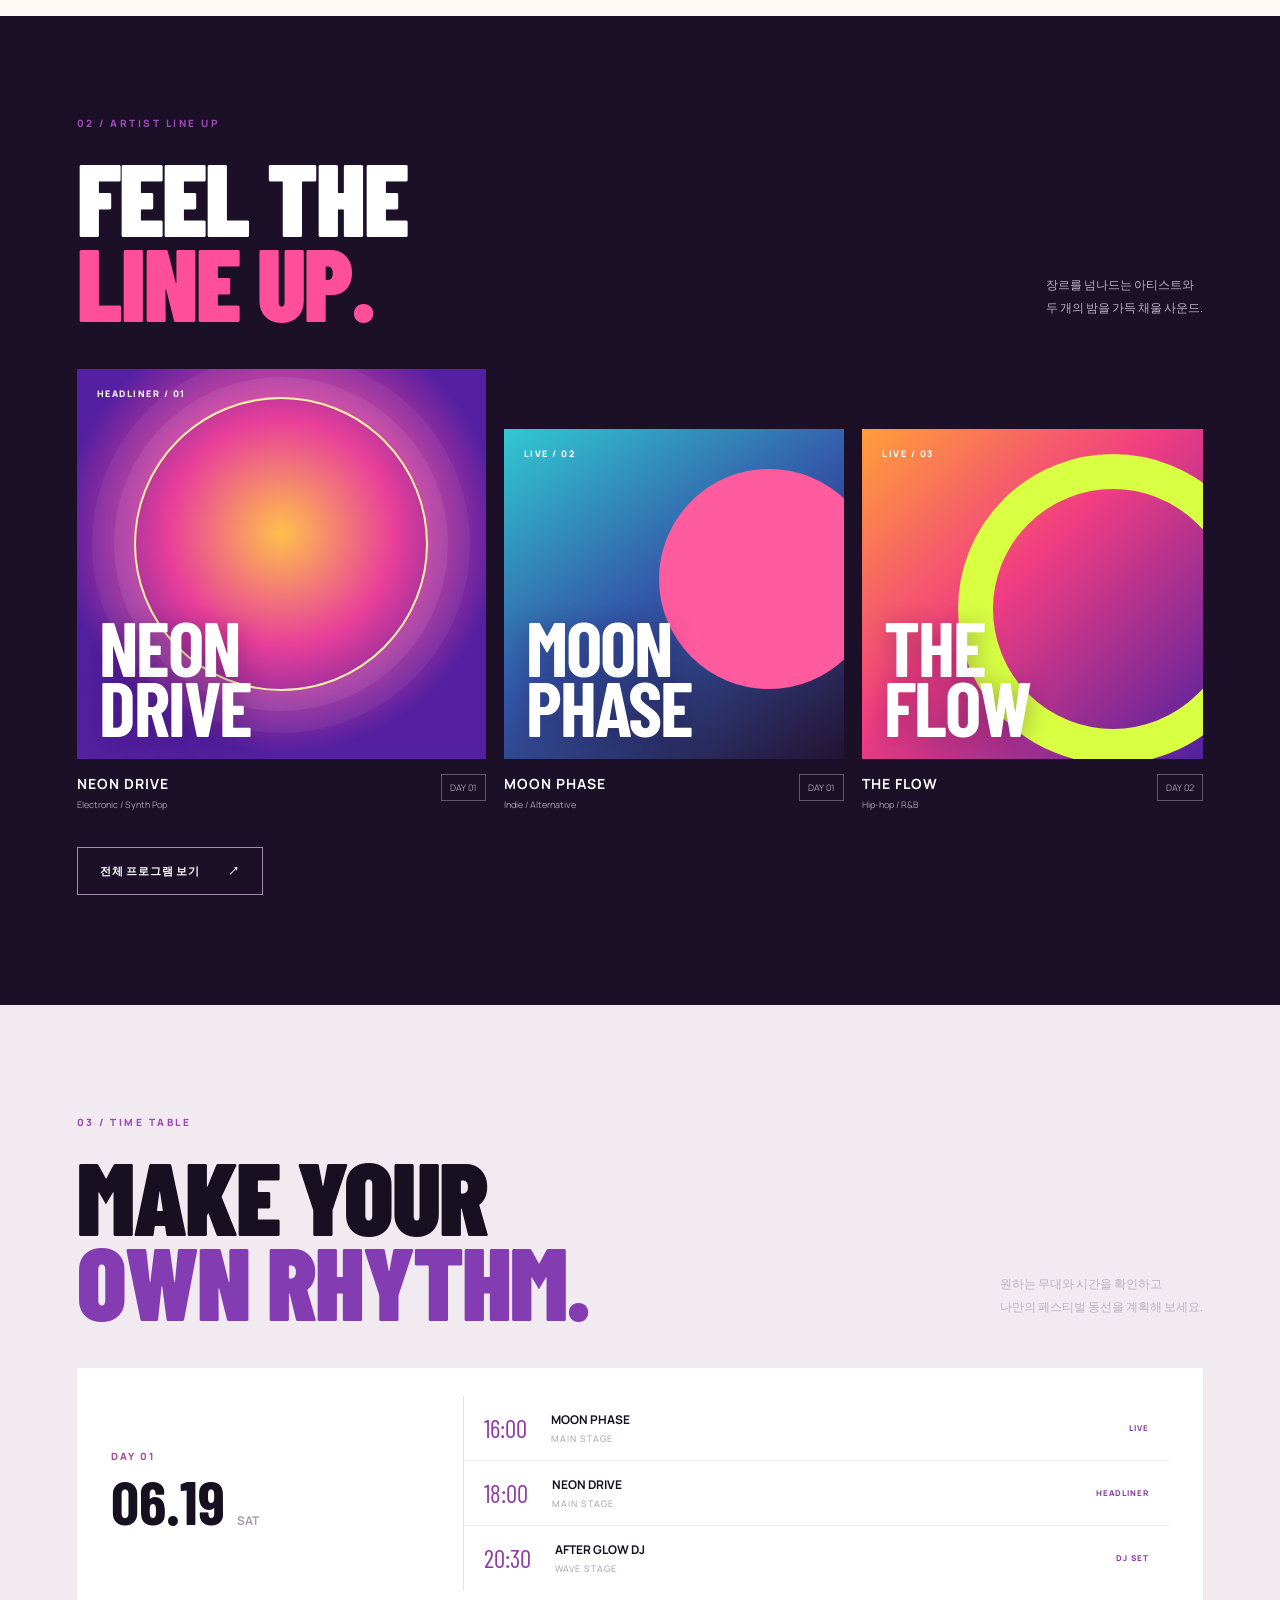
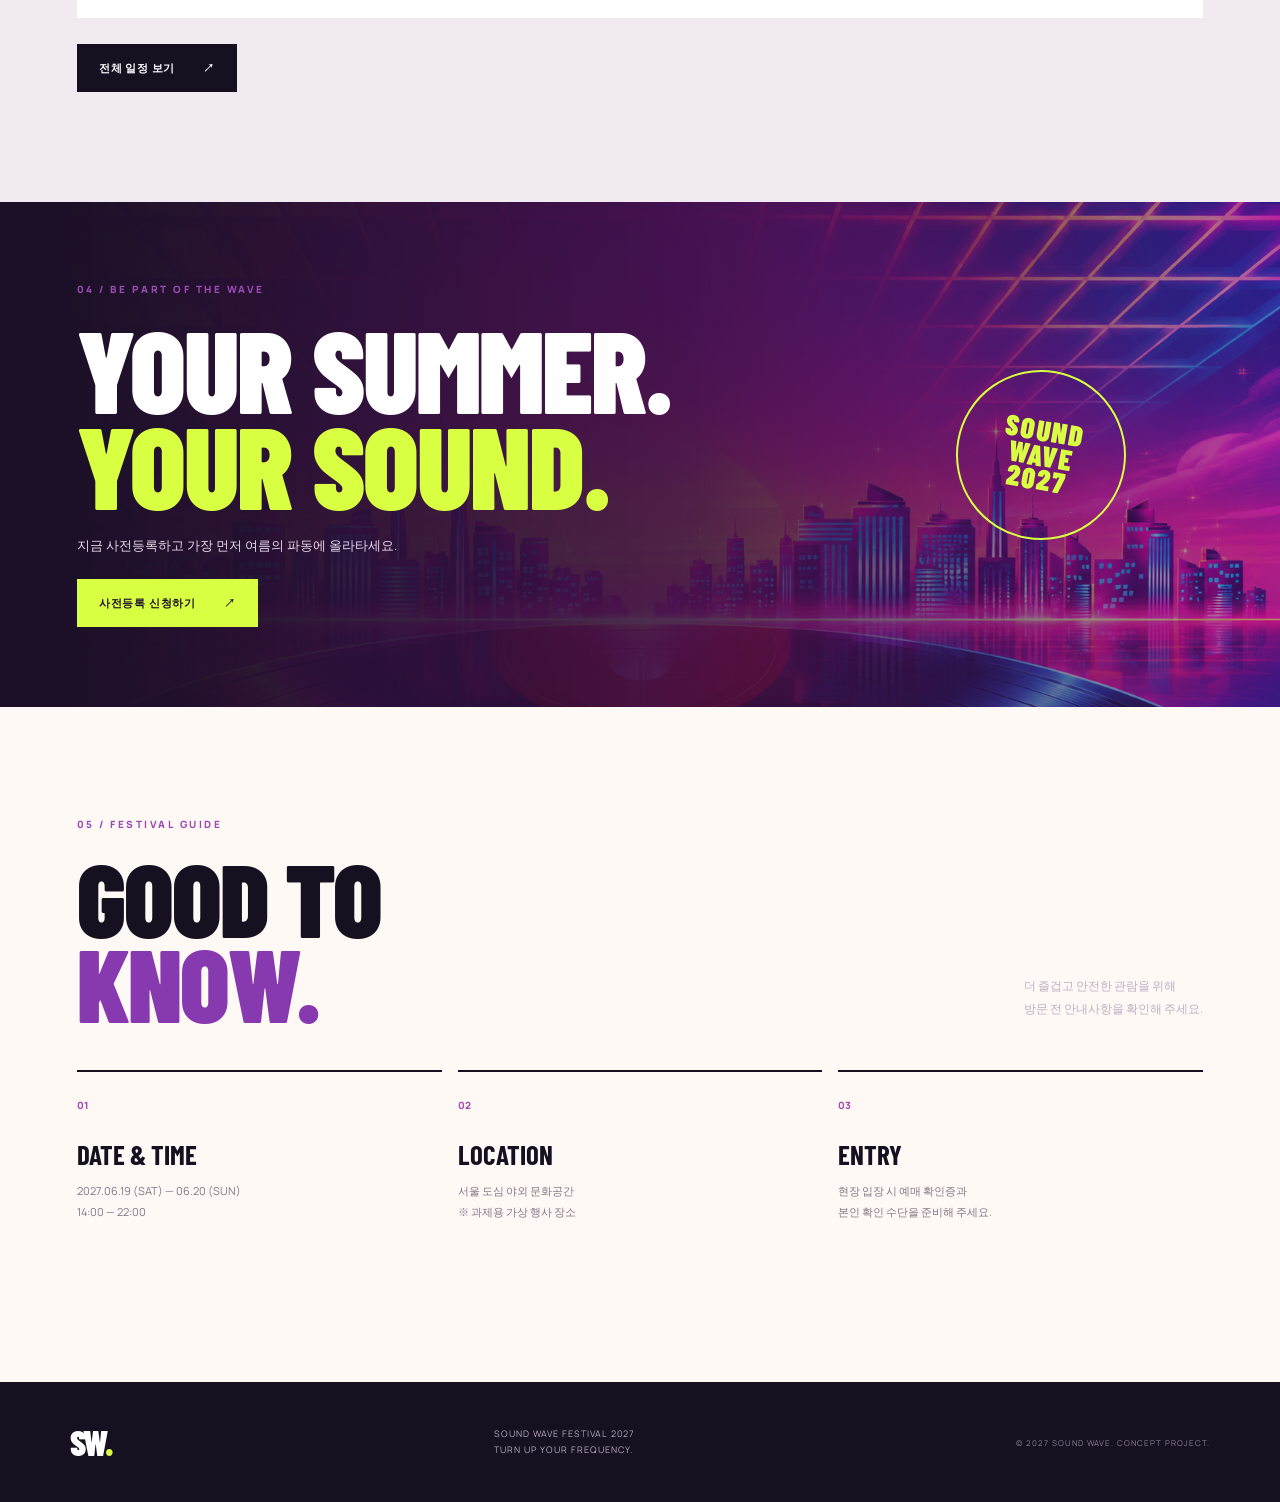
==== commit 0acc44e5: "Update index.html" ====
--- a/index.html
+++ b/index.html
@@ -29,7 +29,7 @@
       <div class="hero-meta hero-meta-right"><span>19—20</span><strong>JUNE<br>2027</strong></div>
       <div class="hero-content">
         <p class="eyebrow">TURN UP YOUR FREQUENCY</p>
-        <h1 class="hero-title">SOUND<br><span>WAVE</span></h1>
+        <h1 class="hero-title">Music<br><span>WAVE</span></h1>
         <p class="hero-subtitle">MUSIC FESTIVAL <b>2027</b></p>
         <p class="hero-copy">서로 다른 취향이 하나의 파동으로.<br>올여름, 우리의 주파수를 맞춰봐.</p>
         <div class="hero-actions">
